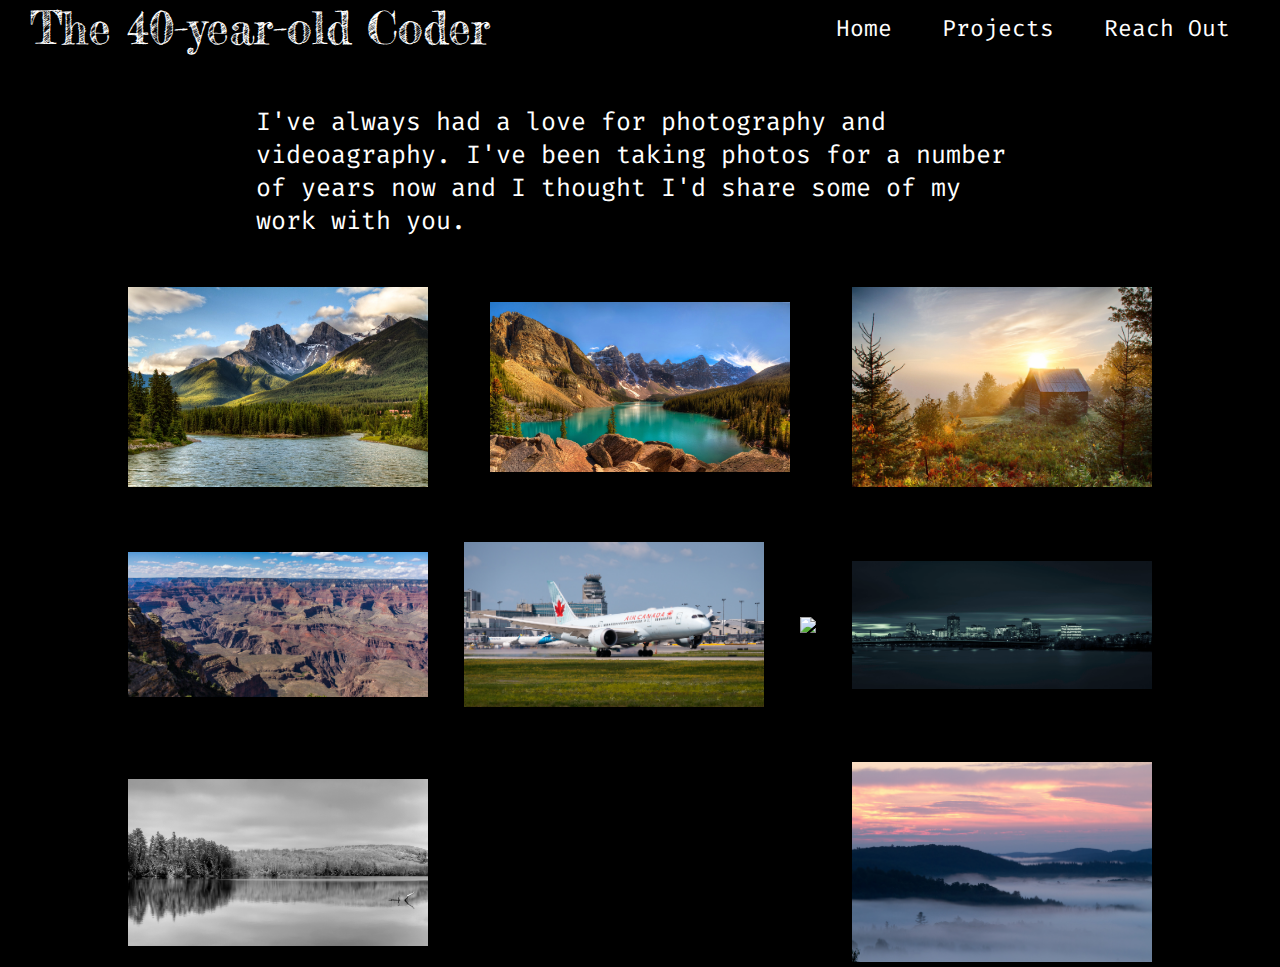
==== photography/photography.html @ 2b139a33 "adjusted picture order" ====
<!DOCTYPE html>
<html>
<head>
<Title>The 40-year-old Coder - Photography</Title>
<link rel="stylesheet" href="photographystyle.css">
<meta name="viewport" content="width=device-width, initial-scale=1.0">
</head>
<div id="container">
<nav>
    <div id="title">
        <h1>The 40-year-old Coder</h1>
    </div>

    <div id="navigation">
        <a href="../index.html">Home</a>
        <a href="projects/projects.html">Projects</a>
        <a href="reachout/reachout.html">Reach Out</a>
    </div>
</nav>
<body>
    <p>I've always had a love for photography and videoagraphy.  I've been taking
        photos for a number of years now and I thought I'd share some of my work
        with you.
    </p>
    <div id="photogalery">
        <div><img src="photos/threesisters.jpg"></div>
        <div><img src="photos/Morraine.jpg"></div>
        <div><img src="photos/cabin.jpg"></div>
        <div><img src="photos/grandcanyon.jpg"></div>
        <div><img src="photos/landing.jpg"></div>
        <div><img src="photos/brokendown.jpg"></div>
        <div><img src="photos/gatineau.jpg"></div>
        <div><img src="photos/coldwater.jpg"></div>
        <div><img src="photos/foginthevalley.jpg"></div>
        
    </div>
</body>
</div>
</html>
---- photography/photographystyle.css ----
@import url('https://fonts.googleapis.com/css2?family=Fredericka+the+Great&display=swap');
@import url('https://fonts.googleapis.com/css2?family=Fira+Code:wght@300&display=swap');

*{
    margin:0;
    padding:0;
    font-family: 'Fira Code','Courier New', Courier, monospace;
    color: white;
    background-color: black;
}

#container {
    width: 100vw;
}
nav {
    display:flex;
    justify-content: space-between;
    align-items: center;
    max-width: 100vw;
    padding-inline: 30px;
    background-color: black;
    flex-wrap: wrap;
    height:auto;
}

nav div h1 {
    font-family: 'Fredericka the Great', 'Fira Code', 'Courier New', Courier, monospace;
    font-size: 72px;
    font-weight: 200;
}

nav div a {
    display: inline-block;
    position:relative;
    font-size: 23px;
    text-decoration: none;
    margin-right: 20px;
    margin-left: 20px;
}

nav div a:hover {
    color:rgb(150, 150, 150);
    top:-3px;
}

body p {
    position: relative;
    padding-top:50px;
    font-size: 25px;
    margin-left: 20%;
    margin-right: 20%;
}

#photogalery {
    position:relative;
    margin-top: 50px;
    margin-left: 10%;
    margin-right: 10%;
    display: flex;
    flex-wrap: wrap;
    flex-direction: row;
    justify-content: space-between;
    align-items: center;
    row-gap: 50px;
    column-gap: 10px;
    text-align: center;

}

img {
    max-width: 500px;
    min-height: auto;
    margin:auto;
}

@media screen and (max-width: 1900px) {
    img {
        max-width: 400px;
    }
}

@media screen and (max-width: 1550px) {
    img {
        max-width: 300px;
    }

@media screen and (max-width: 1500px) {
    nav div h1 {
        font-size: 45px;
    }
}
}

@media screen and (max-width: 1200px) {
    nav {
        display:block;
    }
    
    #navigation a {
        font-size: 3vw;
        text-align: center;
    }
    #navigation {
        display: flex;
        justify-content: space-between;
        width:fit-content;
        margin-right: auto;
        margin-left: auto;
    }
    #title h1 {
        font-size: 8vw;
        text-align: center;
    }
    #title {
        margin-left: auto;
        margin-right: auto;
    } 
    img {
        max-width: 250px;
    } 
}
@media screen and (max-width: 1050px) {
    img {
        max-width: 350px;
    } 
}
@media screen and (max-width: 900px) {
    img {
        max-width: 90%;
    } 
    body p {
    font-size: 25px;
    margin-left: 5%;
    margin-right: 5%;
    }
}
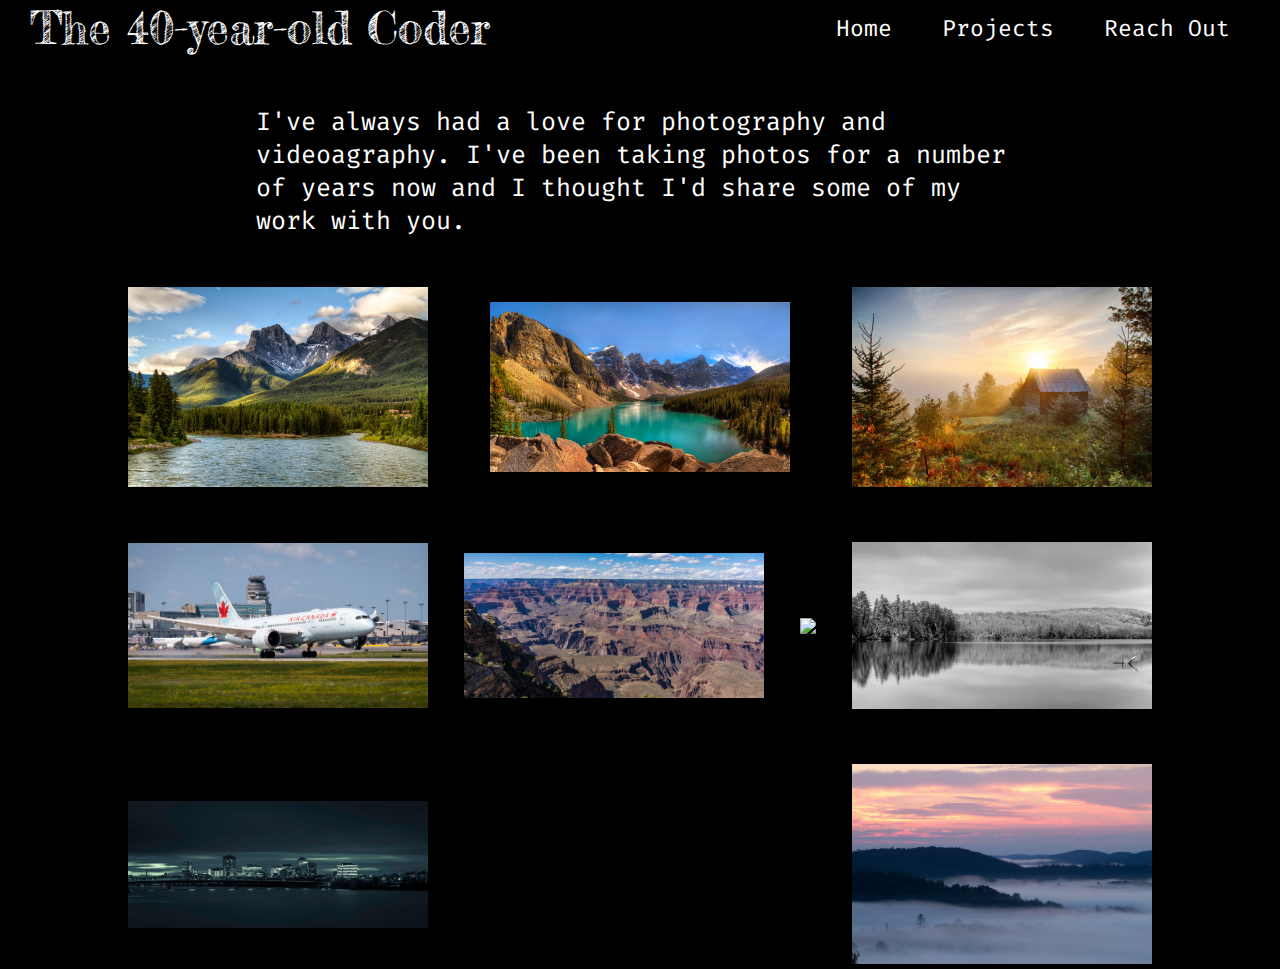
==== commit ca2cdabf: "hover action on the photos" ====
--- a/photography/photography.html
+++ b/photography/photography.html
@@ -26,11 +26,11 @@
         <div><img src="photos/threesisters.jpg"></div>
         <div><img src="photos/Morraine.jpg"></div>
         <div><img src="photos/cabin.jpg"></div>
+        <div><img src="photos/landing.jpg"></div>
         <div><img src="photos/grandcanyon.jpg"></div>
-        <div><img src="photos/landing.jpg"></div>
         <div><img src="photos/brokendown.jpg"></div>
+        <div><img src="photos/coldwater.jpg"></div>
         <div><img src="photos/gatineau.jpg"></div>
-        <div><img src="photos/coldwater.jpg"></div>
         <div><img src="photos/foginthevalley.jpg"></div>
         
     </div>
--- a/photography/photographystyle.css
+++ b/photography/photographystyle.css
@@ -73,6 +73,11 @@
     margin:auto;
 }
 
+img:hover {
+    position:relative;
+    top:-2px;
+}
+
 @media screen and (max-width: 1900px) {
     img {
         max-width: 400px;
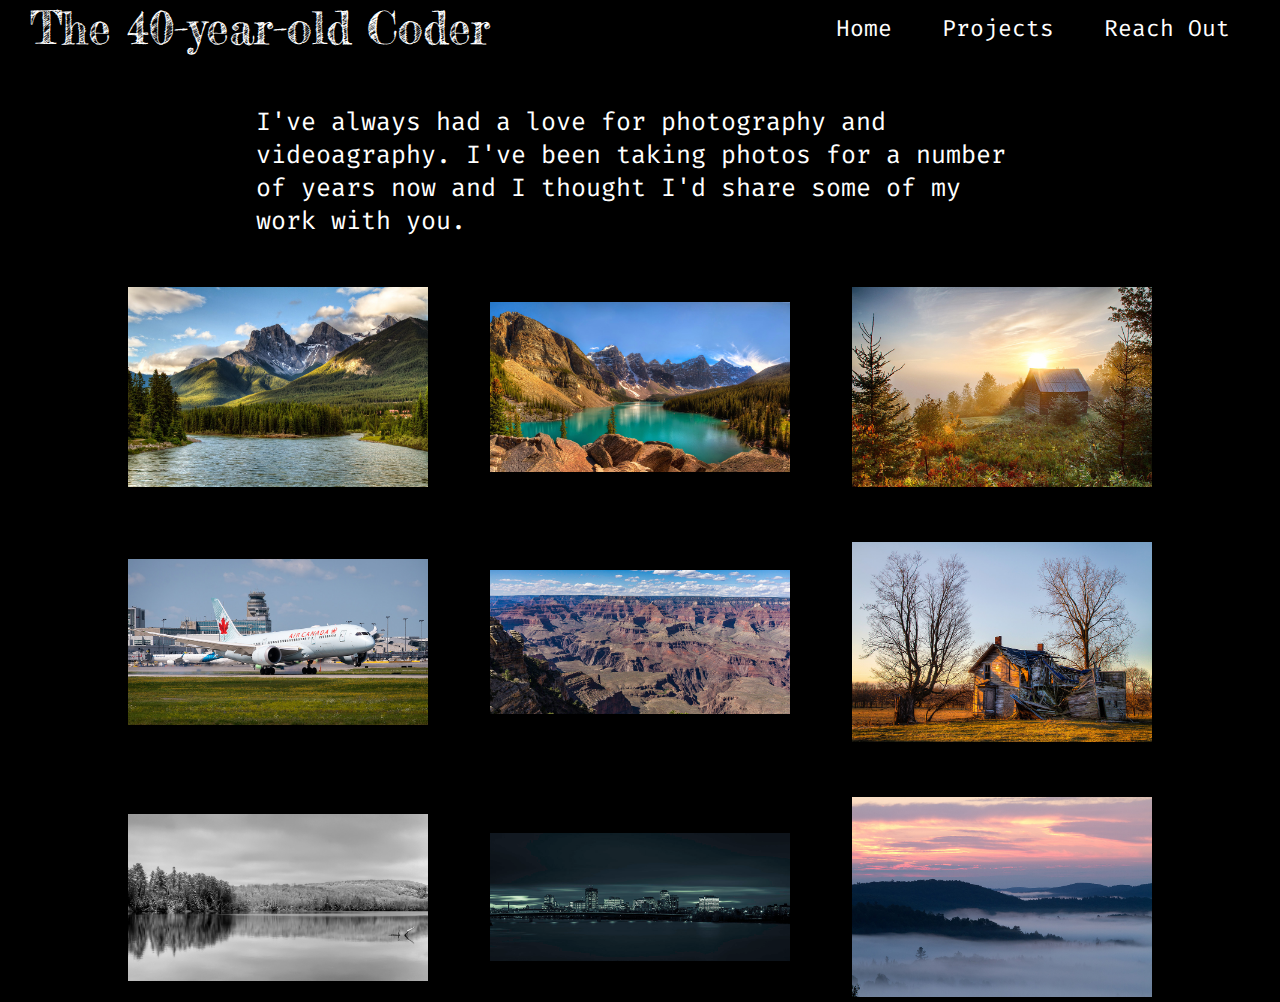
==== commit 6e1635fb: "Smaller Photos" ====
--- a/photography/photography.html
+++ b/photography/photography.html
@@ -23,15 +23,15 @@
         with you.
     </p>
     <div id="photogalery">
-        <div><img src="photos/threesisters.jpg"></div>
-        <div><img src="photos/Morraine.jpg"></div>
-        <div><img src="photos/cabin.jpg"></div>
-        <div><img src="photos/landing.jpg"></div>
-        <div><img src="photos/grandcanyon.jpg"></div>
-        <div><img src="photos/brokendown.jpg"></div>
-        <div><img src="photos/coldwater.jpg"></div>
-        <div><img src="photos/gatineau.jpg"></div>
-        <div><img src="photos/foginthevalley.jpg"></div>
+        <div><img src="photos/threesistersS.jpg"></div>
+        <div><img src="photos/MorraineS.jpg"></div>
+        <div><img src="photos/cabinS.jpg"></div>
+        <div><img src="photos/landingS.jpg"></div>
+        <div><img src="photos/grandcanyonS.jpg"></div>
+        <div><img src="photos/brokendownS.jpg"></div>
+        <div><img src="photos/coldwaterS.jpg"></div>
+        <div><img src="photos/gatineauS.jpg"></div>
+        <div><img src="photos/foginthevalleyS.jpg"></div>
         
     </div>
 </body>
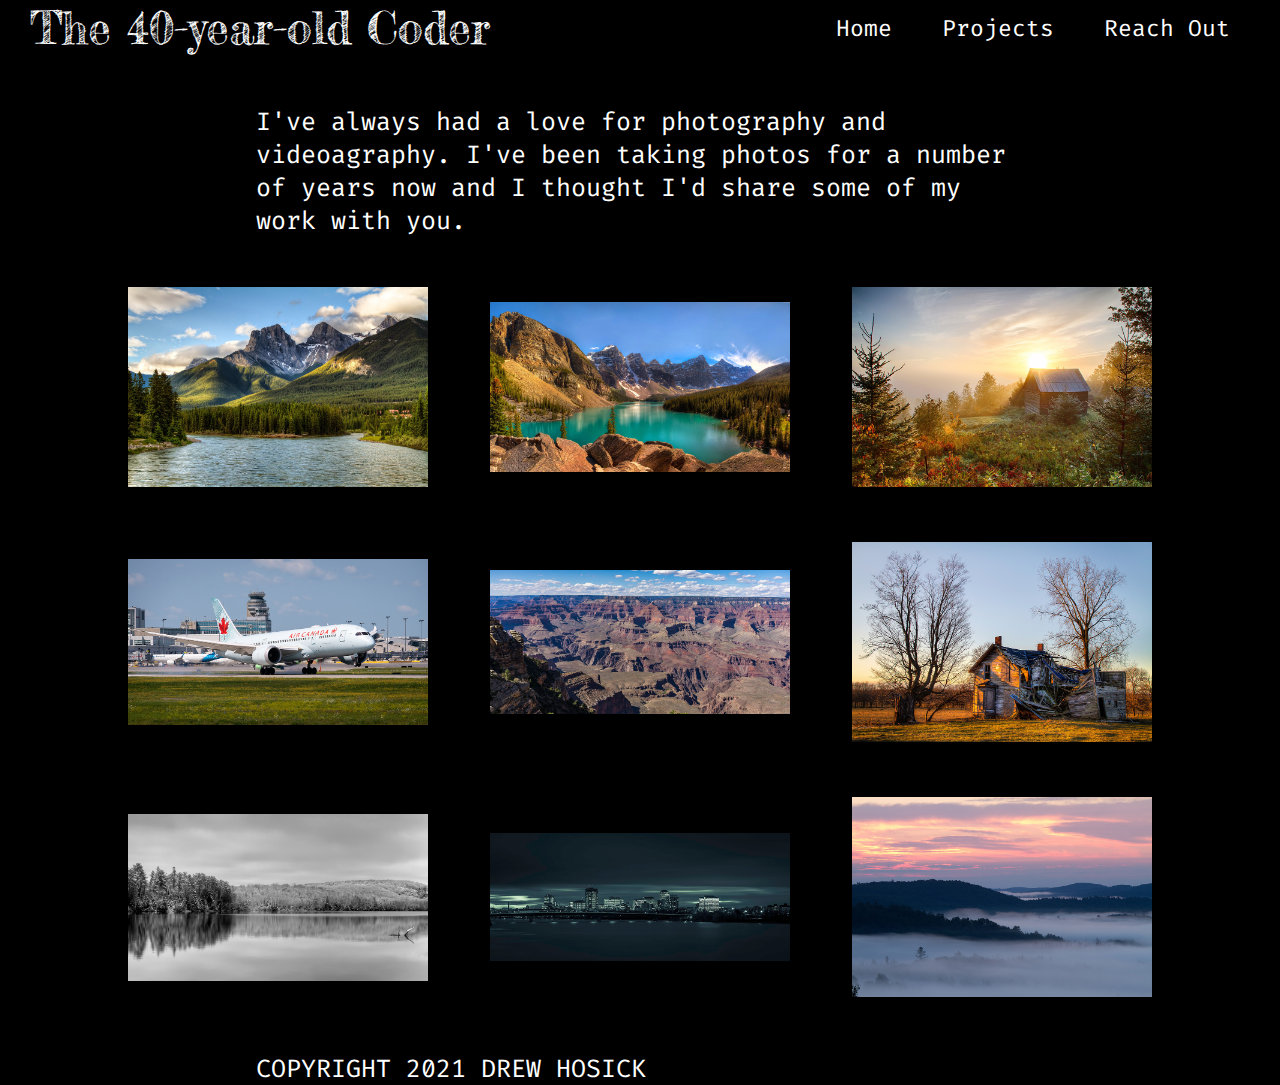
==== commit 563692ae: "added the missing pages" ====
--- a/photography/photography.html
+++ b/photography/photography.html
@@ -13,8 +13,8 @@
 
     <div id="navigation">
         <a href="../index.html">Home</a>
-        <a href="projects/projects.html">Projects</a>
-        <a href="reachout/reachout.html">Reach Out</a>
+        <a href="../projects/projects.html">Projects</a>
+        <a href="../reachout/reachout.html">Reach Out</a>
     </div>
 </nav>
 <body>
@@ -35,5 +35,8 @@
         
     </div>
 </body>
+<footer>
+    <p>COPYRIGHT 2021 DREW HOSICK</p>
+</footer>
 </div>
 </html>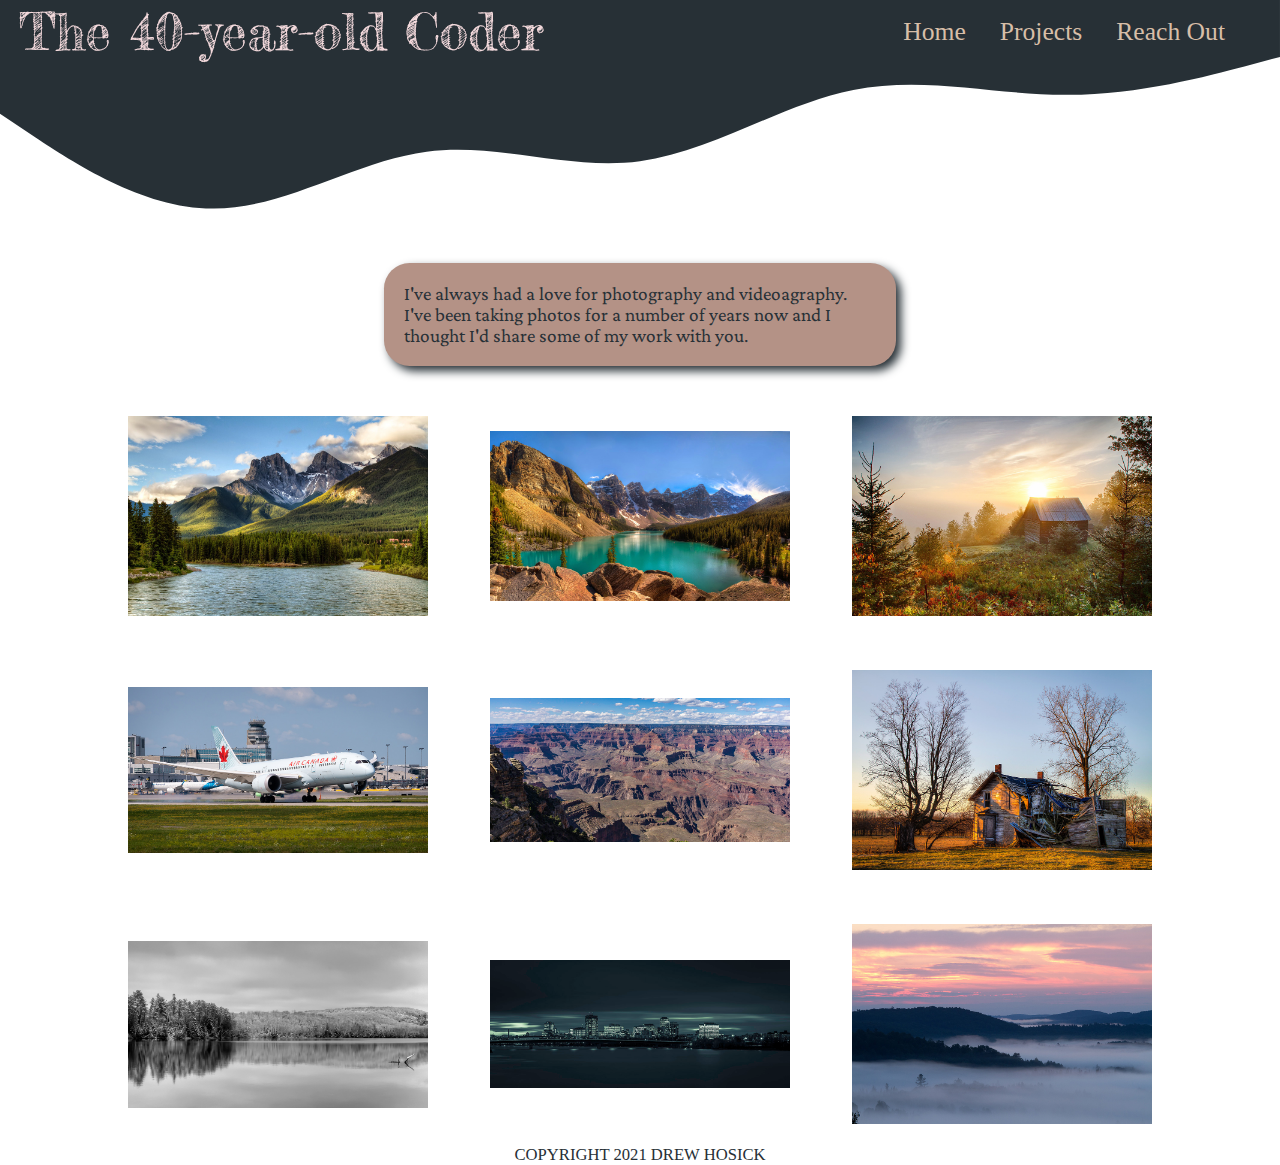
==== commit b62b9367: "updated photography page" ====
--- a/photography/photography.html
+++ b/photography/photography.html
@@ -5,8 +5,10 @@
 <link rel="stylesheet" href="photographystyle.css">
 <meta name="viewport" content="width=device-width, initial-scale=1.0">
 </head>
+<body>
 <div id="container">
 <nav>
+    <svg xmlns="http://www.w3.org/2000/svg" viewBox="0 0 1440 320"><path fill="#273036" fill-opacity="1" d="M0,128L40,154.7C80,181,160,235,240,234.7C320,235,400,181,480,170.7C560,160,640,192,720,181.3C800,171,880,117,960,101.3C1040,85,1120,107,1200,106.7C1280,107,1360,85,1400,74.7L1440,64L1440,0L1400,0C1360,0,1280,0,1200,0C1120,0,1040,0,960,0C880,0,800,0,720,0C640,0,560,0,480,0C400,0,320,0,240,0C160,0,80,0,40,0L0,0Z"></path></svg>
     <div id="title">
         <h1>The 40-year-old Coder</h1>
     </div>
@@ -17,7 +19,7 @@
         <a href="../reachout/reachout.html">Reach Out</a>
     </div>
 </nav>
-<body>
+<main>
     <p>I've always had a love for photography and videoagraphy.  I've been taking
         photos for a number of years now and I thought I'd share some of my work
         with you.
@@ -34,9 +36,10 @@
         <div><img src="photos/foginthevalleyS.jpg"></div>
         
     </div>
-</body>
+</main>
 <footer>
     <p>COPYRIGHT 2021 DREW HOSICK</p>
 </footer>
 </div>
+</body>
 </html>--- a/photography/photographystyle.css
+++ b/photography/photographystyle.css
@@ -1,54 +1,87 @@
 @import url('https://fonts.googleapis.com/css2?family=Fredericka+the+Great&display=swap');
 @import url('https://fonts.googleapis.com/css2?family=Fira+Code:wght@300&display=swap');
+@import url('https://fonts.googleapis.com/css2?family=Bitter:ital,wght@1,500&display=swap');
+@import url('https://fonts.googleapis.com/css2?family=Crimson+Pro:ital,wght@1,300&display=swap');
+
+/* colour palette https://coolors.co/273036-c78283-f3d9dc-d7bea8-b49286 */
 
 *{
     margin:0;
     padding:0;
-    font-family: 'Fira Code','Courier New', Courier, monospace;
-    color: white;
-    background-color: black;
+    color: black;
+}
+
+svg {
+    position:absolute;
+    z-index: -1;
+    top:0px;
 }
 
 #container {
-    width: 100vw;
+    width: 100%;
 }
 nav {
-    display:flex;
-    justify-content: space-between;
-    align-items: center;
-    max-width: 100vw;
-    padding-inline: 30px;
-    background-color: black;
-    flex-wrap: wrap;
-    height:auto;
+    position: relative;
+    display: flex;
+    justify-content:space-between;
+    align-items: center;  
 }
 
-nav div h1 {
+#title {
+    width: 50%;
+    margin-left: auto;
+    margin-right: auto;
+}
+#title h1 {
+    position: relative;
+    z-index: 1;
     font-family: 'Fredericka the Great', 'Fira Code', 'Courier New', Courier, monospace;
-    font-size: 72px;
+    font-size: 4vw;
     font-weight: 200;
+    padding-left: 3%;
+    color: #f3d9dc;  
 }
 
+#navigation {
+    position: relative;
+    color: #d7bea8;
+    z-index: 1;
+    width: 50%;
+    margin-left: auto;
+    margin-right:auto;
+    text-align: right;
+    padding-right: 40px;  
+}
 nav div a {
-    display: inline-block;
-    position:relative;
-    font-size: 23px;
+    position: relative;
+    color: #d7bea8;
+    font-size: 2vw;
     text-decoration: none;
-    margin-right: 20px;
-    margin-left: 20px;
+    margin: 5px;
+    padding: 2px;
+    padding-left: 10px;
+    padding-right: 10px; 
 }
 
 nav div a:hover {
-    color:rgb(150, 150, 150);
-    top:-3px;
+    top:-2px;
+    text-shadow: 2px 2px 10px #f3d9dc;
 }
 
-body p {
+main p {
+    margin-top: 200px;
     position: relative;
-    padding-top:50px;
-    font-size: 25px;
-    margin-left: 20%;
-    margin-right: 20%;
+    padding-top: 50px;
+    font-size: 1.5vw;
+    margin-left: 30%;
+    margin-right: 30%;
+    position: relative;
+    font-family: 'Crimson Pro', serif;
+    color: #273036;
+    padding: 20px;
+    background-color: #b49286;
+    border-radius: 2vw;
+    box-shadow: 5px 5px 10px #273036;
 }
 
 #photogalery {
@@ -64,7 +97,6 @@
     row-gap: 50px;
     column-gap: 10px;
     text-align: center;
-
 }
 
 img {
@@ -77,6 +109,15 @@
     position:relative;
     top:-2px;
 }
+
+footer p {
+    font-size: 1.3vw;
+    text-align: center;
+    margin-top: 1.3vw;
+    color: #273036;
+}
+
+
 
 @media screen and (max-width: 1900px) {
     img {
@@ -133,9 +174,12 @@
     img {
         max-width: 90%;
     } 
-    body p {
-    font-size: 25px;
+    main p {
+    font-size: 15px;
     margin-left: 5%;
     margin-right: 5%;
     }
-}+    footer p {
+        font-size: 10px;
+    }
+}
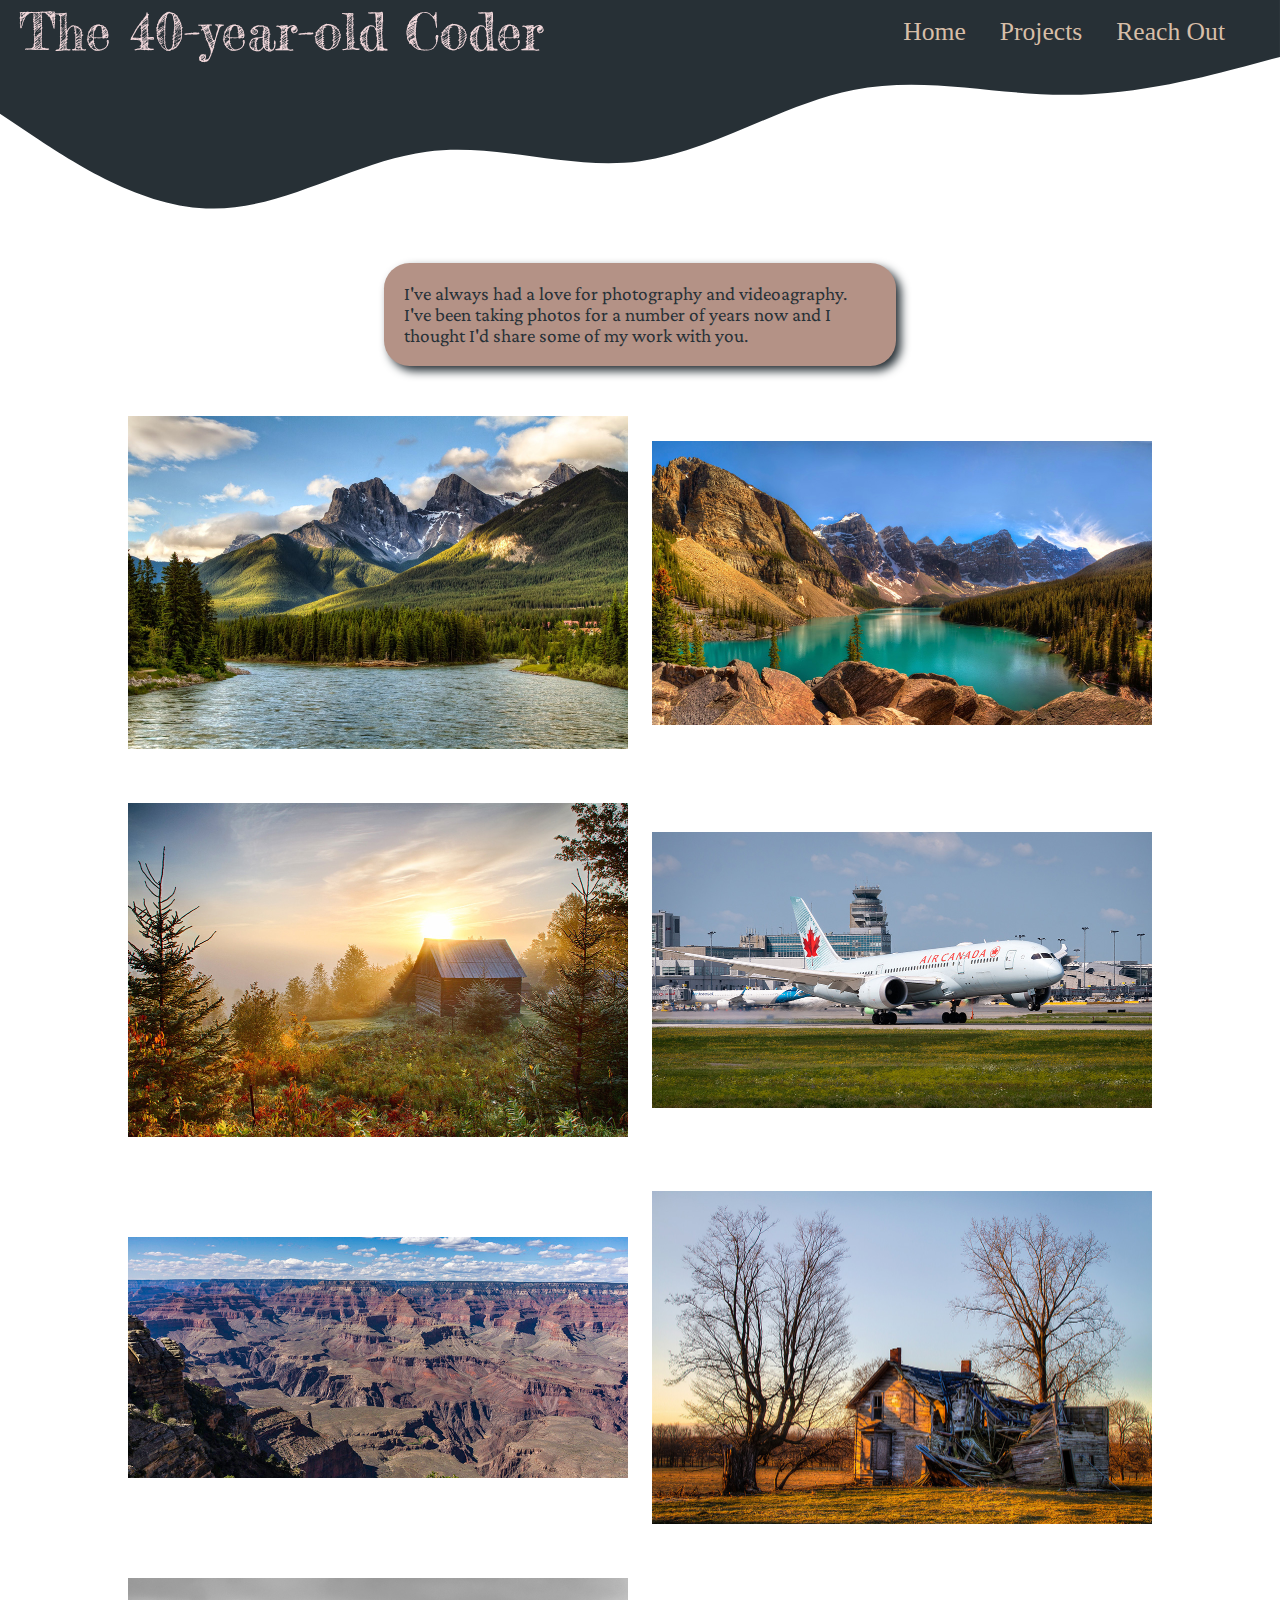
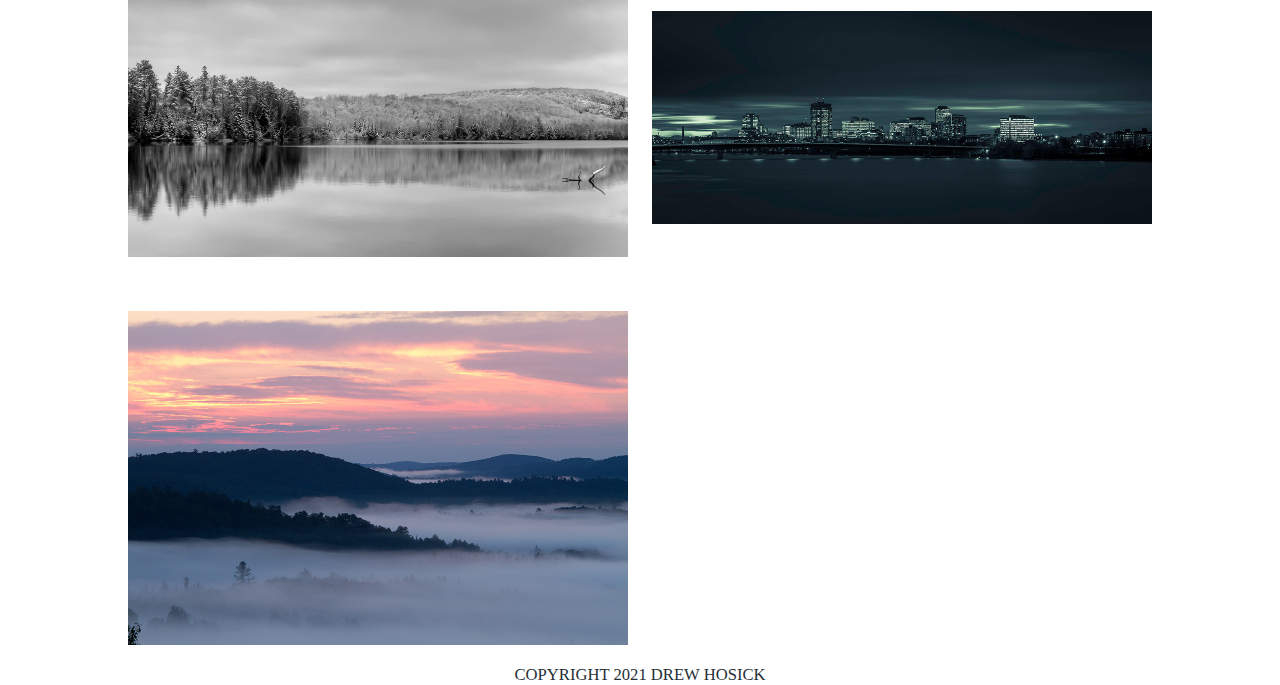
==== commit 68fa9ea2: "Added a lightbox for all images in photography" ====
--- a/photography/photography.html
+++ b/photography/photography.html
@@ -25,16 +25,20 @@
         with you.
     </p>
     <div id="photogalery">
-        <div><img src="photos/threesistersS.jpg"></div>
-        <div><img src="photos/MorraineS.jpg"></div>
-        <div><img src="photos/cabinS.jpg"></div>
-        <div><img src="photos/landingS.jpg"></div>
-        <div><img src="photos/grandcanyonS.jpg"></div>
-        <div><img src="photos/brokendownS.jpg"></div>
-        <div><img src="photos/coldwaterS.jpg"></div>
-        <div><img src="photos/gatineauS.jpg"></div>
-        <div><img src="photos/foginthevalleyS.jpg"></div>
+        <div><img id="threeSisters" src="photos/threesistersS.jpg"></div>
+        <div><img id="morraine" src="photos/MorraineS.jpg"></div>
+        <div><img id="cabin" src="photos/cabinS.jpg"></div>
+        <div><img id="plane" src="photos/landingS.jpg"></div>
+        <div><img id="grandCanyon" src="photos/grandcanyonS.jpg"></div>
+        <div><img id="brokenDown" src="photos/brokendownS.jpg"></div>
+        <div><img id="coldWater" src="photos/coldwaterS.jpg"></div>
+        <div><img id="gatineau" src="photos/gatineauS.jpg"></div>
+        <div><img id="fogValley" src="photos/foginthevalleyS.jpg"></div>
         
+    </div>
+    <div id="photoLightbox">
+        <p id="closeBox">X</p>
+        <img id="bigPhoto" src="photos/threesisters.jpg" alt="Three Sisters Canmore Alberta">
     </div>
 </main>
 <footer>
@@ -42,4 +46,5 @@
 </footer>
 </div>
 </body>
+<script src="photography.js"></script>
 </html>--- a/photography/photographystyle.css
+++ b/photography/photographystyle.css
@@ -20,6 +20,7 @@
 #container {
     width: 100%;
 }
+
 nav {
     position: relative;
     display: flex;
@@ -68,7 +69,7 @@
     text-shadow: 2px 2px 10px #f3d9dc;
 }
 
-main p {
+main > p {
     margin-top: 200px;
     position: relative;
     padding-top: 50px;
@@ -99,7 +100,7 @@
     text-align: center;
 }
 
-img {
+#photogalery > div > img {
     max-width: 500px;
     min-height: auto;
     margin:auto;
@@ -117,16 +118,42 @@
     color: #273036;
 }
 
+#photoLightbox {
+    display:none;
+    position: fixed;
+    background-color: rgba(0, 0, 0, 0.7);
+    width: 100%;
+    height: 100%;
+    margin: 0px;
+    top: 0px;
+    z-index: 2;
+}
+#closeBox {
+    position: relative;
+    text-align: right;
+    top: 5px;    
+    right: 10px;
+    color: white;
+    font-size: 1.5vw;
+}
+
+#photoLightbox > img {
+    display: block;
+    position: relative;
+    width: 90vw;
+    max-height: 95%;
+    margin:auto;
+}
 
 
 @media screen and (max-width: 1900px) {
-    img {
+    #photogalery > img {
         max-width: 400px;
     }
 }
 
 @media screen and (max-width: 1550px) {
-    img {
+    #photogalery > img {
         max-width: 300px;
     }
 
@@ -161,17 +188,17 @@
         margin-left: auto;
         margin-right: auto;
     } 
-    img {
+    #photogalery > img {
         max-width: 250px;
     } 
 }
 @media screen and (max-width: 1050px) {
-    img {
+    #photogalery > img {
         max-width: 350px;
     } 
 }
 @media screen and (max-width: 900px) {
-    img {
+    #photogalery > img {
         max-width: 90%;
     } 
     main p {
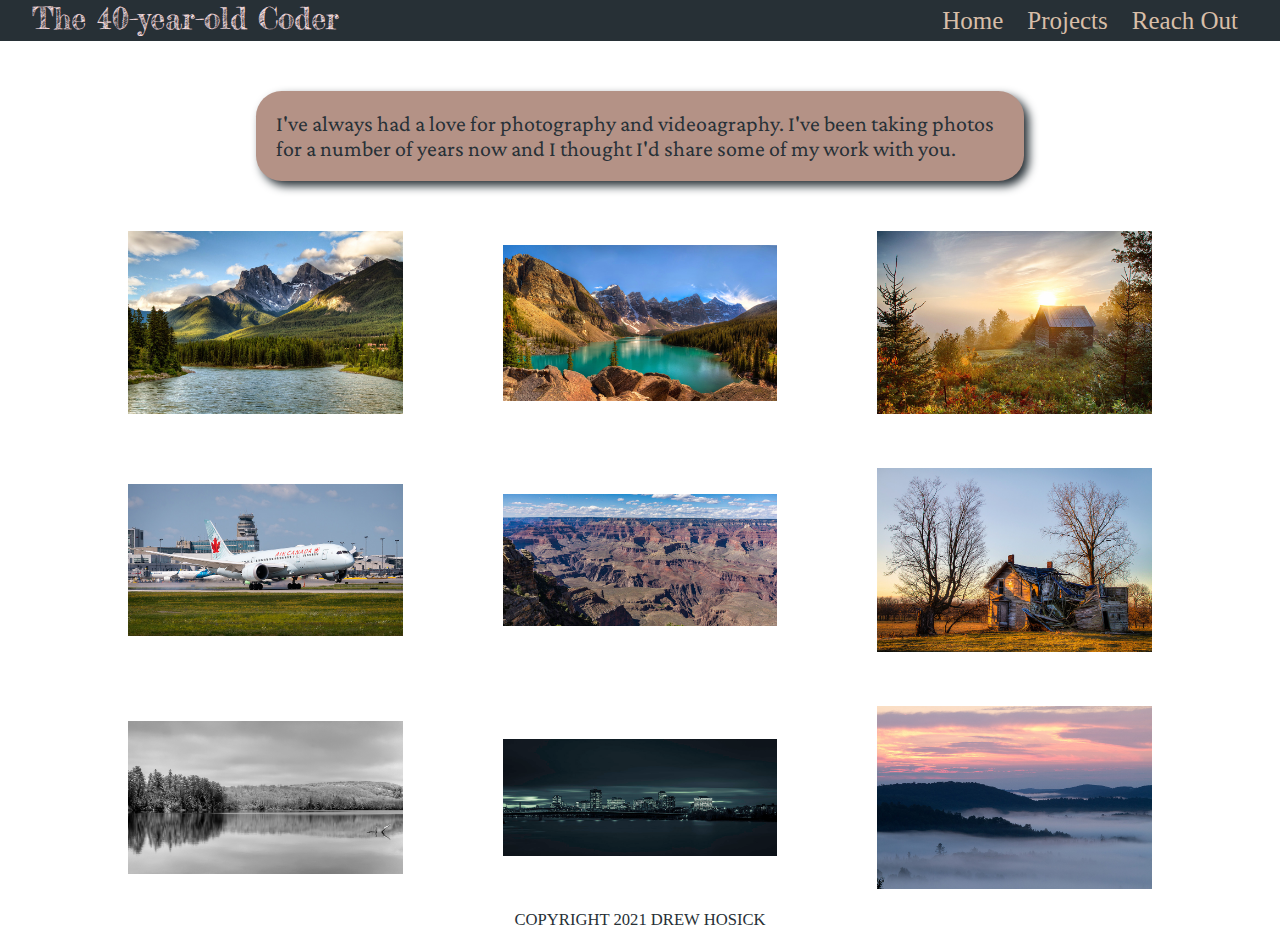
==== commit 54f98fbc: "More changes for responsiveness" ====
--- a/photography/photography.html
+++ b/photography/photography.html
@@ -8,7 +8,6 @@
 <body>
 <div id="container">
 <nav>
-    <svg xmlns="http://www.w3.org/2000/svg" viewBox="0 0 1440 320"><path fill="#273036" fill-opacity="1" d="M0,128L40,154.7C80,181,160,235,240,234.7C320,235,400,181,480,170.7C560,160,640,192,720,181.3C800,171,880,117,960,101.3C1040,85,1120,107,1200,106.7C1280,107,1360,85,1400,74.7L1440,64L1440,0L1400,0C1360,0,1280,0,1200,0C1120,0,1040,0,960,0C880,0,800,0,720,0C640,0,560,0,480,0C400,0,320,0,240,0C160,0,80,0,40,0L0,0Z"></path></svg>
     <div id="title">
         <h1>The 40-year-old Coder</h1>
     </div>
--- a/photography/photographystyle.css
+++ b/photography/photographystyle.css
@@ -11,54 +11,52 @@
     color: black;
 }
 
-svg {
-    position:absolute;
-    z-index: -1;
-    top:0px;
-}
-
 #container {
     width: 100%;
 }
 
 nav {
     position: relative;
+    background-color: #273036;
     display: flex;
+    flex-wrap: wrap;
     justify-content:space-between;
     align-items: center;  
 }
 
 #title {
-    width: 50%;
+    width: 45%;
     margin-left: auto;
     margin-right: auto;
+
 }
 #title h1 {
     position: relative;
     z-index: 1;
     font-family: 'Fredericka the Great', 'Fira Code', 'Courier New', Courier, monospace;
-    font-size: 4vw;
-    font-weight: 200;
-    padding-left: 3%;
+    font-size: 30px;
+    font-weight: 100;
+    /* padding-left: 3%; */
+    padding-bottom: 5px;
     color: #f3d9dc;  
+    
 }
 
 #navigation {
     position: relative;
     color: #d7bea8;
     z-index: 1;
-    width: 50%;
+    width: 45%;
     margin-left: auto;
     margin-right:auto;
     text-align: right;
-    padding-right: 40px;  
+    /* padding-right: 40px; */
 }
 nav div a {
     position: relative;
     color: #d7bea8;
-    font-size: 2vw;
+    font-size: 25px;
     text-decoration: none;
-    margin: 5px;
     padding: 2px;
     padding-left: 10px;
     padding-right: 10px; 
@@ -70,12 +68,12 @@
 }
 
 main > p {
-    margin-top: 200px;
+    margin-top: 50px;
     position: relative;
     padding-top: 50px;
-    font-size: 1.5vw;
-    margin-left: 30%;
-    margin-right: 30%;
+    font-size: 22px;
+    margin-left: 20%;
+    margin-right: 20%;
     position: relative;
     font-family: 'Crimson Pro', serif;
     color: #273036;
@@ -106,7 +104,7 @@
     margin:auto;
 }
 
-img:hover {
+#photogalery > div > img:hover {
     position:relative;
     top:-2px;
 }
@@ -131,82 +129,88 @@
 #closeBox {
     position: relative;
     text-align: right;
-    top: 5px;    
-    right: 10px;
+    top: 2px;    
+    right: 5px;
     color: white;
     font-size: 1.5vw;
+    z-index: 3;
+}
+
+#closeBox:hover {
+    text-shadow: 3px 3px 10px white;
 }
 
 #photoLightbox > img {
     display: block;
     position: relative;
-    width: 90vw;
-    max-height: 95%;
-    margin:auto;
+    max-width: 90vmax;
+    max-height: 40vmax;
+    margin: auto;
+    
 }
 
 
 @media screen and (max-width: 1900px) {
-    #photogalery > img {
-        max-width: 400px;
+    #photogalery > div > img {
+        max-width: 350px;
     }
 }
 
 @media screen and (max-width: 1550px) {
-    #photogalery > img {
+    #photogalery > div > img {
+        max-width: 275px;
+    }
+
+@media screen and (max-width: 1200px) {
+    #photogalery > div > img {
         max-width: 300px;
-    }
-
-@media screen and (max-width: 1500px) {
-    nav div h1 {
-        font-size: 45px;
-    }
-}
-}
-
-@media screen and (max-width: 1200px) {
-    nav {
-        display:block;
-    }
-    
-    #navigation a {
-        font-size: 3vw;
-        text-align: center;
-    }
-    #navigation {
-        display: flex;
-        justify-content: space-between;
-        width:fit-content;
-        margin-right: auto;
-        margin-left: auto;
-    }
-    #title h1 {
-        font-size: 8vw;
-        text-align: center;
-    }
-    #title {
-        margin-left: auto;
-        margin-right: auto;
     } 
-    #photogalery > img {
-        max-width: 250px;
-    } 
 }
 @media screen and (max-width: 1050px) {
-    #photogalery > img {
+    #photogalery > div > img {
         max-width: 350px;
     } 
 }
 @media screen and (max-width: 900px) {
-    #photogalery > img {
+    #photogalery > div > img {
         max-width: 90%;
     } 
-    main p {
-    font-size: 15px;
-    margin-left: 5%;
-    margin-right: 5%;
-    }
     footer p {
         font-size: 10px;
     }
-}
+    #navigation {
+        width: 100%;
+        justify-content:center;
+        flex-direction: column;
+        margin:auto;
+        padding:auto;
+        text-align: center;
+        padding-right: 0px;
+    }
+    #navigation > a {
+        padding: auto;
+        margin-left: 30%;
+        margin-right: 30%;
+        font-size: 30px;
+    }
+
+    #title {
+        width: 95%;
+    }
+    #title > h1 {
+        text-align: center;
+        font-size: 50px;
+    }
+}
+
+@media screen and (max-width: 600px) {
+    #title > h1 {
+        font-size: 32px;
+    }
+    #navigation > a {
+        padding: auto;
+        margin-left: 25%;
+        margin-right: 25%;
+        font-size: 30px;
+    }
+}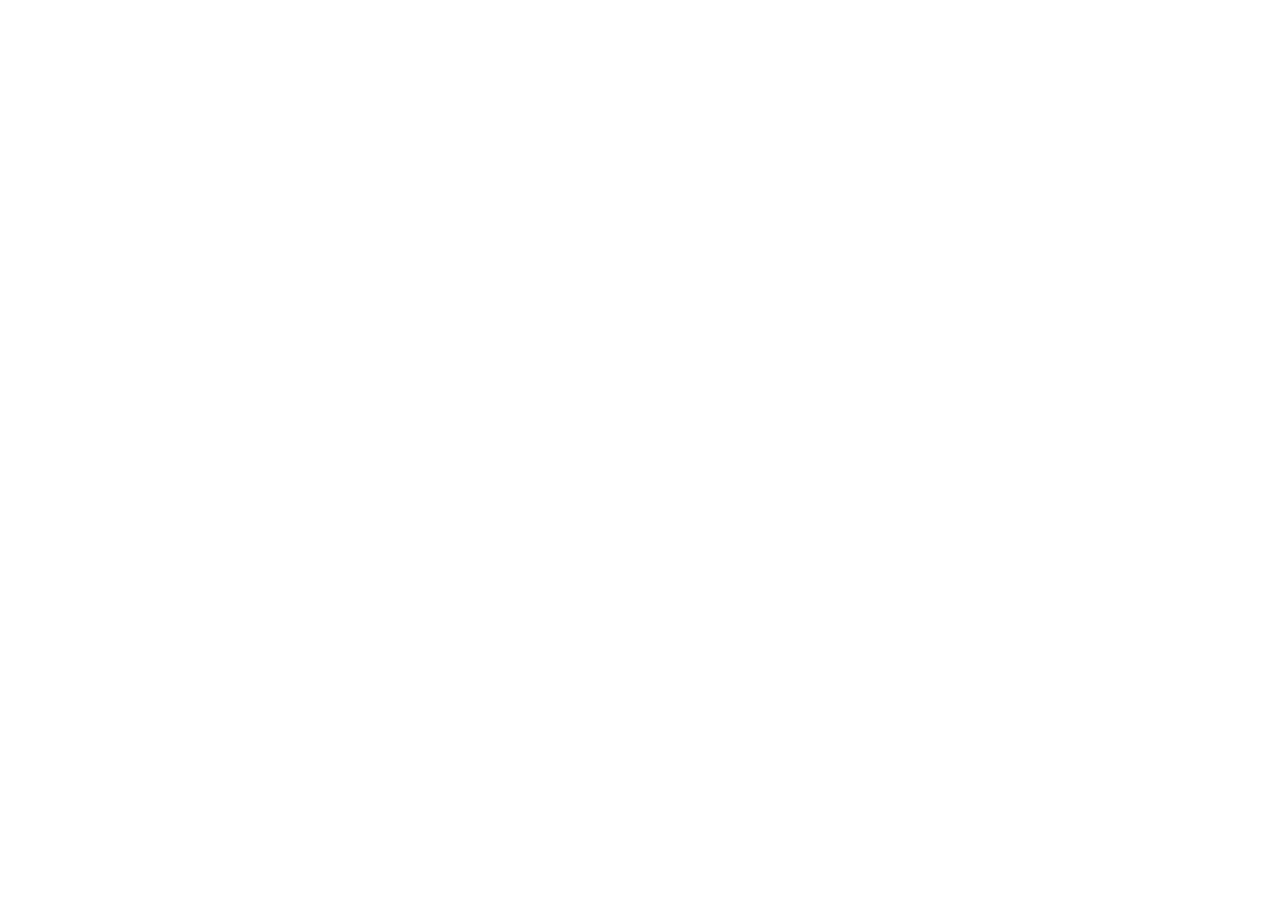
==== commit f55a7294: "Redesigned text and CSS." ====
--- a/photography/photography.html
+++ b/photography/photography.html
@@ -1,49 +1,11 @@
-<!DOCTYPE html>
-<html>
+<html lang="en">
 <head>
-<Title>The 40-year-old Coder - Photography</Title>
-<link rel="stylesheet" href="photographystyle.css">
-<meta name="viewport" content="width=device-width, initial-scale=1.0">
+    <meta charset="UTF-8">
+    <meta http-equiv="X-UA-Compatible" content="IE=edge">
+    <meta name="viewport" content="width=device-width, initial-scale=1.0">
+    <title>Document</title>
 </head>
 <body>
-<div id="container">
-<nav>
-    <div id="title">
-        <h1>The 40-year-old Coder</h1>
-    </div>
-
-    <div id="navigation">
-        <a href="../index.html">Home</a>
-        <a href="../projects/projects.html">Projects</a>
-        <a href="../reachout/reachout.html">Reach Out</a>
-    </div>
-</nav>
-<main>
-    <p>I've always had a love for photography and videoagraphy.  I've been taking
-        photos for a number of years now and I thought I'd share some of my work
-        with you.
-    </p>
-    <div id="photogalery">
-        <div><img id="threeSisters" src="photos/threesistersS.jpg"></div>
-        <div><img id="morraine" src="photos/MorraineS.jpg"></div>
-        <div><img id="cabin" src="photos/cabinS.jpg"></div>
-        <div><img id="plane" src="photos/landingS.jpg"></div>
-        <div><img id="grandCanyon" src="photos/grandcanyonS.jpg"></div>
-        <div><img id="brokenDown" src="photos/brokendownS.jpg"></div>
-        <div><img id="coldWater" src="photos/coldwaterS.jpg"></div>
-        <div><img id="gatineau" src="photos/gatineauS.jpg"></div>
-        <div><img id="fogValley" src="photos/foginthevalleyS.jpg"></div>
-        
-    </div>
-    <div id="photoLightbox">
-        <p id="closeBox">X</p>
-        <img id="bigPhoto" src="photos/threesisters.jpg" alt="Three Sisters Canmore Alberta">
-    </div>
-</main>
-<footer>
-    <p>COPYRIGHT 2021 DREW HOSICK</p>
-</footer>
-</div>
+    
 </body>
-<script src="photography.js"></script>
 </html>